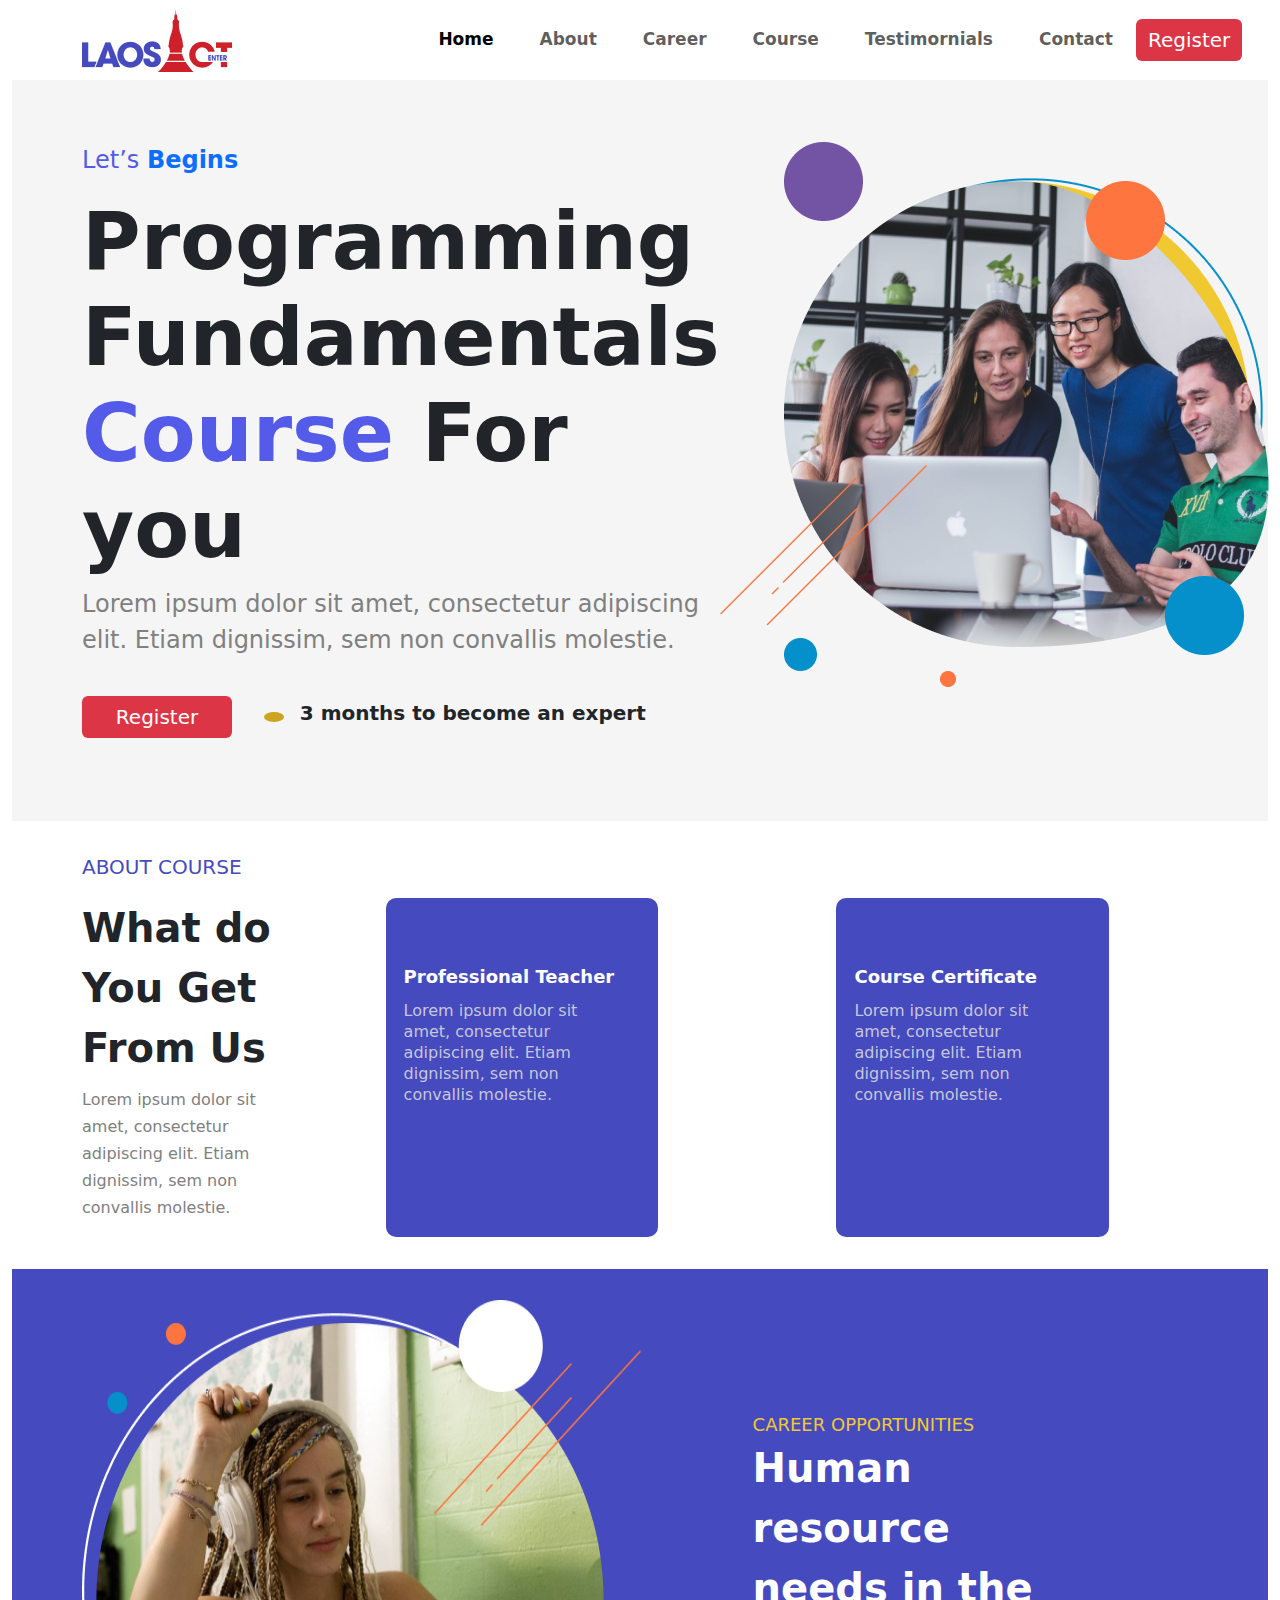
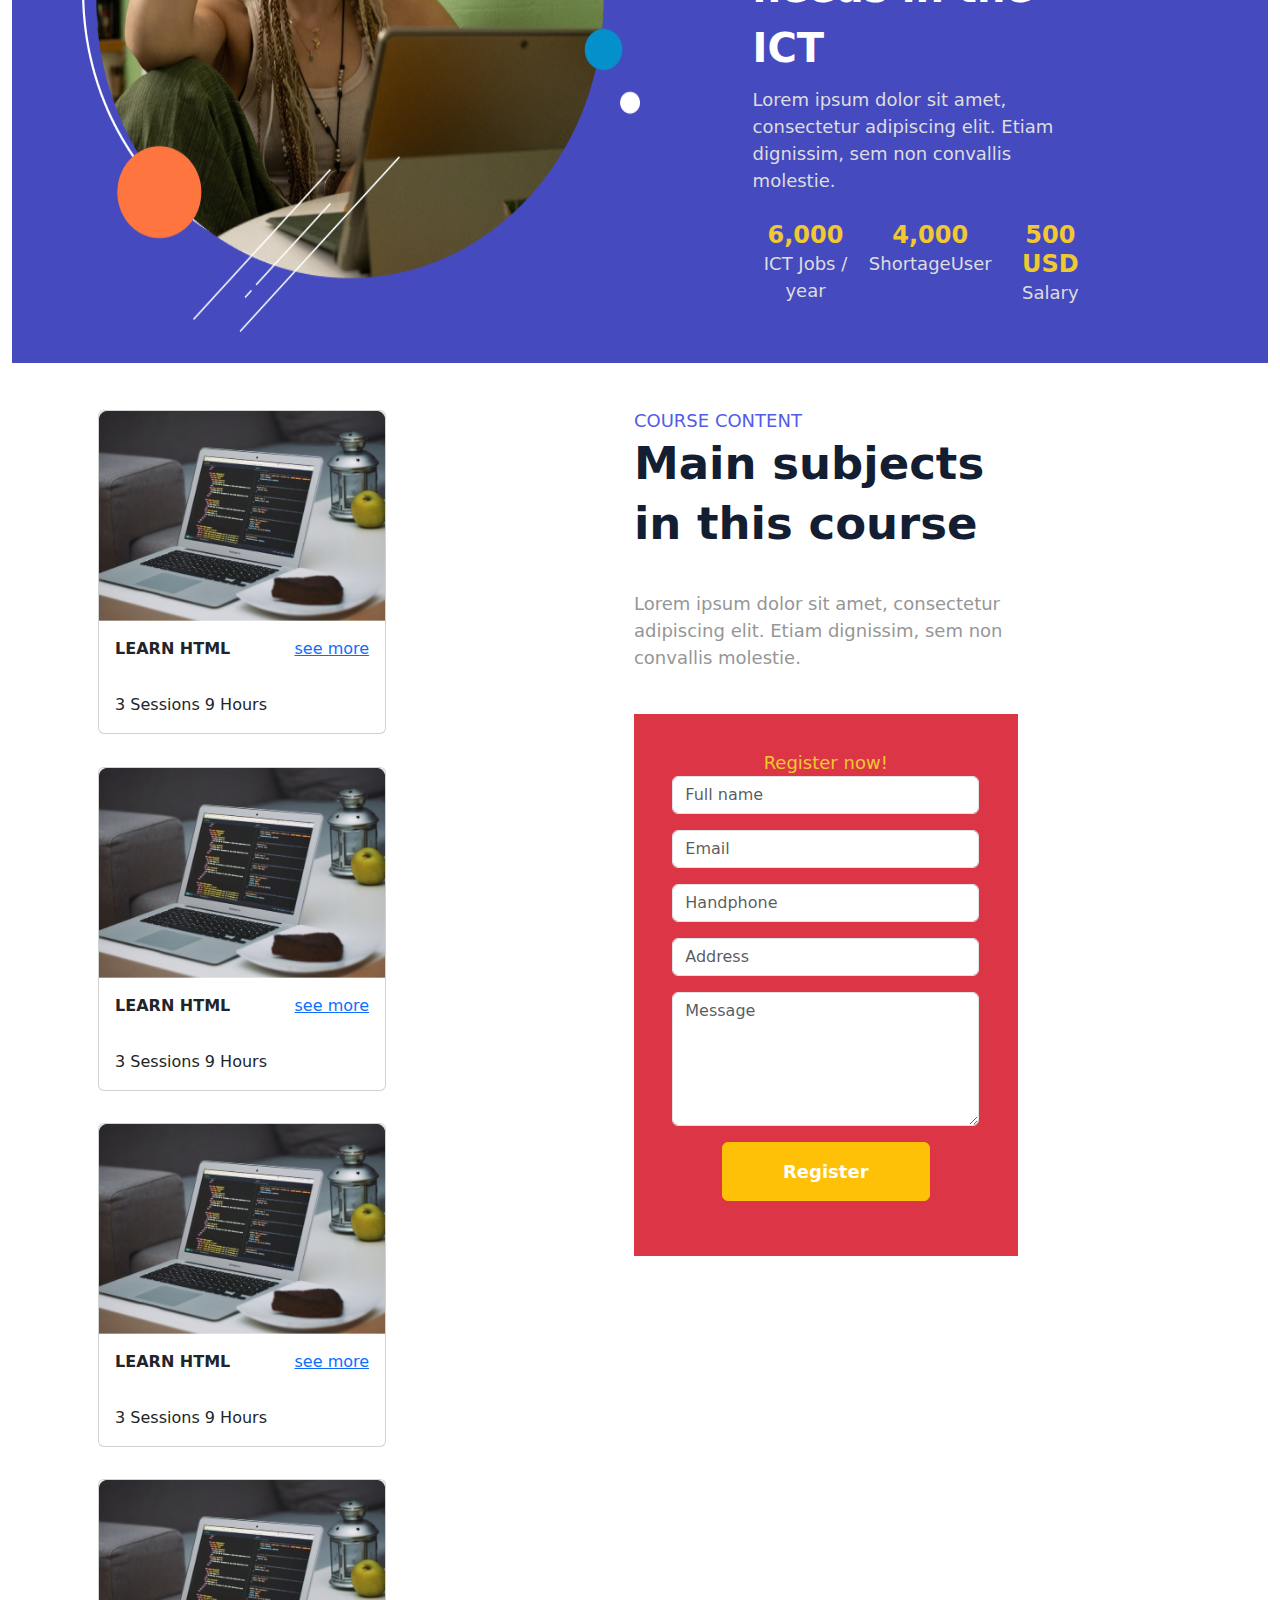
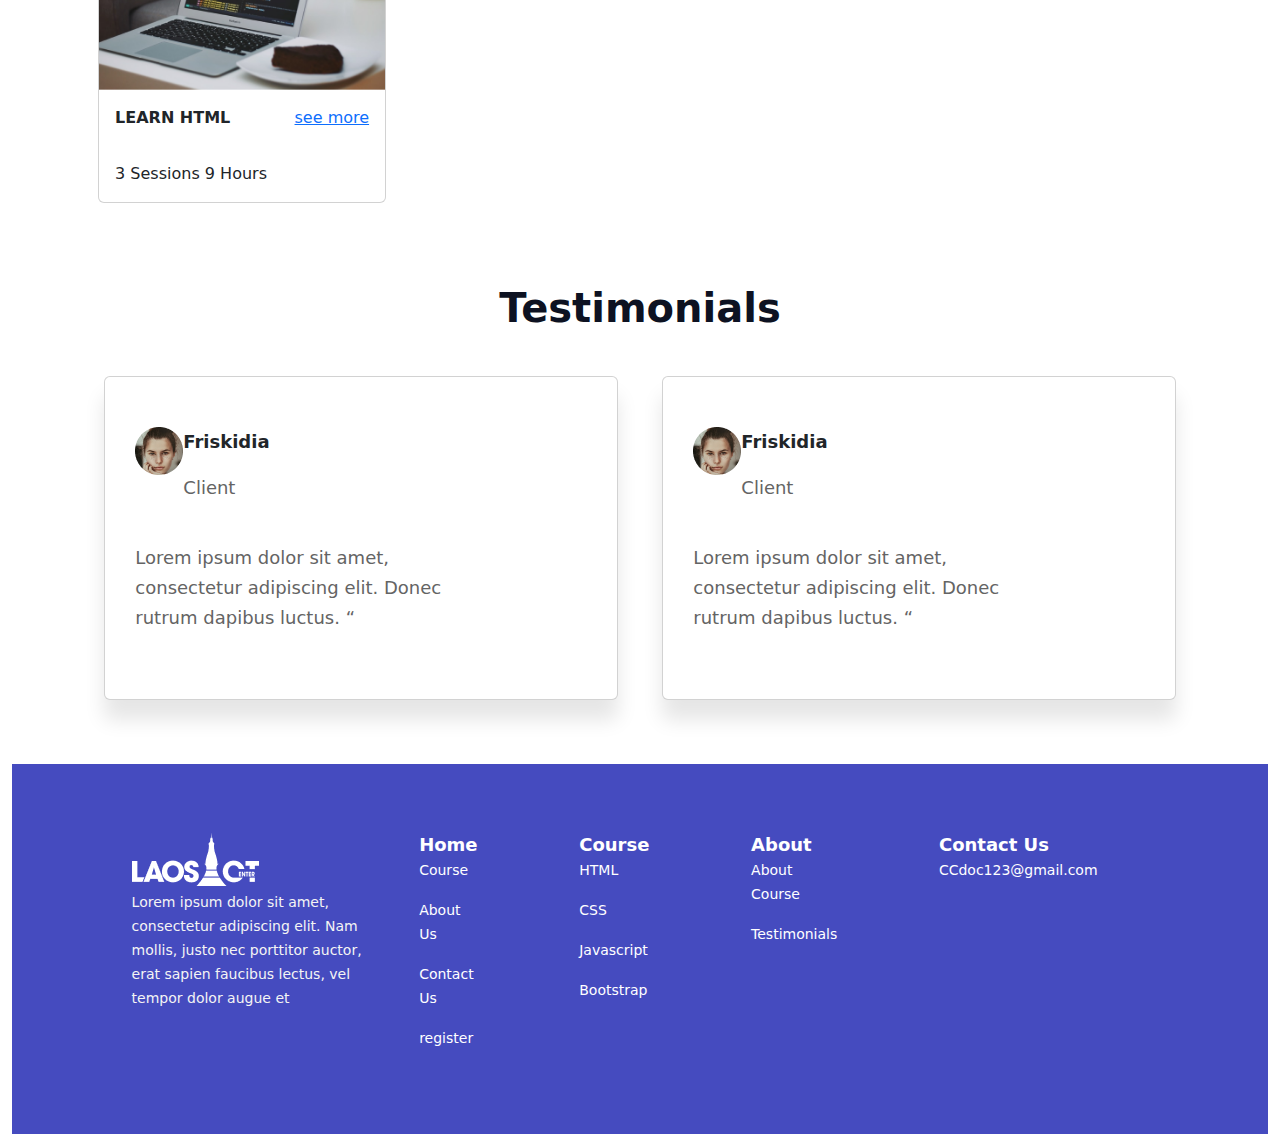
==== Index.html @ 1633627d "themcss" ====
<!DOCTYPE html>
<html lang="en">

<head>
    <meta charset="UTF-8">
    <meta name="viewport" content="width=device-width, initial-scale=1.0">
    <title>Document</title>
    <link rel="stylesheet" href="web1.css">
    <link rel="stylesheet" href="mobile1.css">
    <link href="https://cdn.jsdelivr.net/npm/bootstrap@5.3.3/dist/css/bootstrap.min.css" rel="stylesheet"
        integrity="sha384-QWTKZyjpPEjISv5WaRU9OFeRpok6YctnYmDr5pNlyT2bRjXh0JMhjY6hW+ALEwIH" crossorigin="anonymous">
    <link rel="stylesheet" href="https://cdnjs.cloudflare.com/ajax/libs/font-awesome/6.5.1/css/all.min.css"
        integrity="sha512-DTOQO9RWCH3ppGqcWaEA1BIZOC6xxalwEsw9c2QQeAIftl+Vegovlnee1c9QX4TctnWMn13TZye+giMm8e2LwA=="
        crossorigin="anonymous" referrerpolicy="no-referrer" />
</head>

<body class="container-fluid">

    <head>
        <nav class="navbar navbar-expand-lg ">
            <div class="container">
                <a class="navbar-brand" href="#"><img src="./Layer_1.png" alt=""></a>
                <div class="collapse navbar-collapse">
                    <ul class="navbar-nav">
                        <li class="nav-item">
                            <a class="nav-link active font" aria-current="page" href="#"><b>Home</b></a>
                        </li>
                        <li class="nav-item font">
                            <a class="nav-link" href="#">About</a>
                        </li>
                        <li class="nav-item font">
                            <a class="nav-link" href="#">Career</a>
                        </li>
                        <li class="nav-item font">
                            <a class="nav-link" href="#">Course</a>
                        </li>
                        <li class="nav-item font">
                            <a class="nav-link" href="#">Testimornials</a>
                        </li>
                        <li class="nav-item font">
                            <a class="nav-link" href="#">Contact</a>
                        </li>
                    </ul>
                </div>
                <i class="fa-sharp fa-solid fa-bars"></i>
                <button class="btn btn-danger fs-5">Register</button>
            </div>
        </nav>
    </head>
    <div class="container-fluid " style="background-color: #f5f5f5;">
        <section class="section1 container d-flex">
            <div class="content">
                <p class="fs-4" id="p1">Let’s <span class="text-primary fw-bold">Begins</span></p>
                <h1>Programming Fundamentals <span>Course</span> For you</h1>
                <p class="fs-4" id="p2">Lorem ipsum dolor sit amet, consectetur adipiscing elit. Etiam dignissim, sem
                    non
                    convallis molestie.
                </p>
                <div class="section1_register d-flex align-items-center text-center">
                    <button class="btn btn-danger fs-5">Register</button>
                    <i class="fa-sharp fa-solid fa-caret-right"></i>
                    <p class="fs-5 mt-2"><b>3 months to become an expert</b></p>
                </div>
            </div>
            <div class="img">
                <img src="./Group 6.png" alt="">
            </div>
        </section>
    </div>
    <section class="section2 container">
        <p class="fs-5" style="color:#454BBF;">ABOUT COURSE</p>
        <div class="d-flex">
            <div class="section2_content">
                <h1 class="">What do You Get From Us</h1>
                <p>Lorem ipsum dolor sit amet, consectetur adipiscing elit. Etiam dignissim, sem non convallis molestie.
                </p>
            </div>
            <div class="section2_card">
                <i class="fas fa-user"></i>
                <h5>Professional Teacher</h5>
                <p>Lorem ipsum dolor sit amet, consectetur adipiscing elit. Etiam dignissim, sem non convallis molestie.
                </p>
            </div>
            <div class="section2_card">
                <i class="fas fa-certificate"></i>
                <h5>Course Certificate</h5>
                <p>Lorem ipsum dolor sit amet, consectetur adipiscing elit. Etiam dignissim, sem non convallis molestie.
                </p>
            </div>
        </div>
    </section>
    <div class="container-fluid" style="background-color: #454BBF;">
        <section class="section3 container d-flex">
            <img src="./Group 1964.png" alt="">
            <div class="section3_content">
                <span>CAREER OPPORTUNITIES</span>
                <h3>Human resource needs in the ICT</h3>
                <p>Lorem ipsum dolor sit amet, consectetur adipiscing elit. Etiam dignissim, sem non convallis molestie.
                </p>
                <div class="d-flex">
                    <div class="text-center">
                        <span>6,000</span>
                        <p>ICT Jobs / year</p>
                    </div>
                    <div class="text-center">
                        <span>4,000</span>
                        <p>ShortageUser</p>
                    </div>
                    <div class="text-center">
                        <span>500 USD</span>
                        <p>Salary</p>
                    </div>
                </div>
            </div>
        </section>
    </div>
    <section class="section4 container d-flex">
        <div class="section4_content d-flex flex-wrap">
            <div class="card" style="width: 18rem;">
                <img src="./unsplash__yBEyYR8wps.png" class="card-img-top" alt="...">
                <div class="card-body d-flex justify-content-between">
                    <span><b>LEARN HTML</b></span>
                    <span><a href="#">see more</a></span>
                </div>
                <div class="p-3">
                    <span>3 Sessions</span>
                    <span>9 Hours</span>
                </div>
            </div>
            <div class="card" style="width: 18rem;">
                <img src="./unsplash__yBEyYR8wps.png" class="card-img-top" alt="...">
                <div class="card-body d-flex justify-content-between">
                    <span><b>LEARN HTML</b></span>
                    <span><a href="#">see more</a></span>
                </div>
                <div class="p-3">
                    <span>3 Sessions</span>
                    <span>9 Hours</span>
                </div>
            </div>
            <div class="card" style="width: 18rem;">
                <img src="./unsplash__yBEyYR8wps.png" class="card-img-top" alt="...">
                <div class="card-body d-flex justify-content-between">
                    <span><b>LEARN HTML</b></span>
                    <span><a href="#">see more</a></span>
                </div>
                <div class="p-3">
                    <span>3 Sessions</span>
                    <span>9 Hours</span>
                </div>
            </div>
            <div class="card" style="width: 18rem;">
                <img src="./unsplash__yBEyYR8wps.png" class="card-img-top" alt="...">
                <div class="card-body d-flex justify-content-between">
                    <span><b>LEARN HTML</b></span>
                    <span><a href="#">see more</a></span>
                </div>
                <div class="p-3">
                    <span>3 Sessions</span>
                    <span>9 Hours</span>
                </div>
            </div>
        </div>
        <div class="form_register p-3">
            <span id="form_register-span1">COURSE CONTENT</span>
            <h1><b>Main subjects in this course</b></h1>
            <p id="form_register-p1">Lorem ipsum dolor sit amet, consectetur adipiscing elit. Etiam dignissim, sem non
                convallis molestie.</p>
            <div class="text-center bg-danger">
                <form action="" method="post">
                    <span>Register now!</span>
                    <div class="mb-3">
                        <input type="text" class="form-control" id="exampleInputEmail1" placeholder="Full name">
                    </div>
                    <div class="mb-3">
                        <input type="email" class="form-control" id="exampleInputEmail1" placeholder="Email">
                    </div>
                    <div class="mb-3">
                        <input type="text" class="form-control" id="exampleInputEmail1" placeholder="Handphone">
                    </div>
                    <div class="mb-3">
                        <input type="text" class="form-control" id="exampleInputEmail1" placeholder="Address">
                    </div>
                    <div class="mb-3">
                        <textarea class="form-control" rows="5" placeholder="Message"></textarea>
                    </div>
                    <div class="mb-3">
                        <button class="btn btn-warning" type="submit">Register</button>
                    </div>
                </form>
            </div>
        </div>
    </section>
    <section class="section5 container">
        <div class="section5_content">
            <h3 class="text-center"><b>Testimonials</b></h3>
            <div class="d-flex">
                <div class="card">
                    <div class="d-flex">
                        <img width="48px" height="48px" src="./unsplash_B4TjXnI0Y2c.png" alt="">
                        <div>
                            <p class="text-dark"><b>Friskidia</b></p>
                            <p>Client</p>
                        </div>
                    </div>
                    <span><i class="fas fa-star"></i><i class="fas fa-star"></i><i class="fas fa-star"></i><i
                            class="fas fa-star"></i><i class="fas fa-star"></i></span>
                    <p id="p1">Lorem ipsum dolor sit amet, consectetur adipiscing elit. Donec rutrum dapibus luctus. “
                    </p>
                </div>
                <div class="card">
                    <div class="d-flex">
                        <img width="48px" height="48px" src="./unsplash_B4TjXnI0Y2c.png" alt="">
                        <div>
                            <p class="text-dark"><b>Friskidia</b></p>
                            <p>Client</p>
                        </div>
                    </div>
                    <span><i class="fas fa-star"></i><i class="fas fa-star"></i><i class="fas fa-star"></i><i
                            class="fas fa-star"></i><i class="fas fa-star"></i></span>
                    <p id="p1">Lorem ipsum dolor sit amet, consectetur adipiscing elit. Donec rutrum dapibus luctus. “
                    </p>
                </div>
            </div>
        </div>
    </section>
    <section class="section6 container-fluid ">
        <div class="container d-flex text-white">
            <div class="footer1">
                <img src="./footer.png" alt="">
                <p>Lorem ipsum dolor sit amet, consectetur adipiscing elit. Nam mollis, justo nec porttitor auctor, erat
                    sapien faucibus lectus, vel tempor dolor augue et </p>
                <span class="fs-2"><i class="fab fa-facebook-square"></i><i class="fab fa-twitter-square"></i><i
                        class="fab fa-linkedin"></i><i class="fab fa-instagram-square"></i></span>
            </div>
            <div class="footer2">
                <b>Home</b>
                <p>Course</p>
                <p>About Us</p>
                <p>Contact Us</p>
                <p>register</p>
            </div>
            <div class="footer3">
                <b>Course</b>
                <p>HTML</p>
                <p>CSS</p>
                <p>Javascript</p>
                <p>Bootstrap</p>
            </div>
            <div class="footer4">
                <b>About</b>
                <p>About Course</p>
                <p>Testimonials</p>
            </div>
            <div class="footer5">
                <b>Contact Us</b>
                <p>CCdoc123@gmail.com</p>
            </div>
        </div>
    </section>
</body>
<script src="https://cdn.jsdelivr.net/npm/@popperjs/core@2.11.8/dist/umd/popper.min.js"
    integrity="sha384-I7E8VVD/ismYTF4hNIPjVp/Zjvgyol6VFvRkX/vR+Vc4jQkC+hVqc2pM8ODewa9r"
    crossorigin="anonymous"></script>
<script src="https://cdn.jsdelivr.net/npm/bootstrap@5.3.3/dist/js/bootstrap.min.js"
    integrity="sha384-0pUGZvbkm6XF6gxjEnlmuGrJXVbNuzT9qBBavbLwCsOGabYfZo0T0to5eqruptLy"
    crossorigin="anonymous"></script>

</html>
---- web1.css ----
@import url('https://fonts.googleapis.com/css2?family=Poppins&display=swap');

body {
    padding: 0;
    margin: 0;
    box-sizing: border-box;
    font-family: 'Poppins', sans-serif;
}

@media only screen and (min-width: 740px) {
    .navbar {
        height: 80px;
        width: 100%;
        background-color: white;
    }

    .navbar .fa-sharp {
        display: none;
    }

    .section1 {
        padding: 5% 0px;

    }

    /* .section1 .content {
        width: 50%;
    } */

    .section1 .content h1 {
        font-size: 80px;
        font-weight: 700;
    }

    .section1 .content h1>span {
        color: #545BE8;
    }

    .section1 .fs-4 {
        color: #545BE8;
    }

    .section1 .content #p2 {
        color: gray;
    }

    .section1 .section1_register i {
        padding: 5px 10px;
        font-size: 20px;
        color: white;
        background-color: rgb(204, 164, 31);
        border-radius: 50%;
        margin: 0 2.5% 0 5%;
    }

    .section1 .section1_register button {
        width: 150px;
        outline: none;
        border: none;
    }

    .section1 .section1_register {
        padding: 2.5% 0px;
    }

    .section2 {
        padding: 2.5% 0px;
    }

    .section2 .section2_content h1 {
        font-size: 40px;
        font-weight: 700;
        line-height: 60px;
    }

    .section2 .section2_content p {
        color: gray;
        font-weight: 400;
        size: 18px;
        line-height: 27px;
    }

    .section2 .section2_card {
        border-radius: 10px;
        margin: 0 8%;
        padding: 40px 40px 0 18px;
        background-color: #454BBF;
        color: white;
    }

    .section2 .section2_card i {
        display: inline-block;
        padding: 5px 5px;
        color: white;
        font-size: 20px;
    }

    .section2 .section2_card h5 {
        font-size: 18px;
        font-weight: 700;
        line-height: 30px;
    }

    .section2 .section2_card p {
        font-size: 16px;
        font-weight: 400;
        line-height: 21px;
        color: #DDDD;
    }

    .section3 {
        padding: 2.5% 0px;
    }

    .section3 .section3_content {
        width: 41%;
        padding: 10% 0 0 10%;
        color: white;
    }

    .section3 .section3_content span {
        font-size: 18px;
        font-weight: 400;
        color: #F0C932;
    }

    .section3 .section3_content h3 {
        font-size: 40px;
        font-weight: 700;
        line-height: 60px;
    }

    .section3 .section3_content p {
        font-size: 18px;
        font-weight: 400;
        line-height: 27px;
        color: #DDDDDD;
    }

    .section3 .text-center span {
        font-size: 24px;
        font-weight: 700;
        line-height: 29px;
    }

    .section3 .text-center {
        padding: 3%;
    }

    .section4 {
        padding: 2.5% 0px;
    }

    .section4 .section4_content {
        width: 80%;
    }

    .section4 .section4_content .card {
        margin: 3%;
    }

    .section4_content .p-4 span {
        padding: 0px 5px;
        color: #969696;
    }

    .section4 .form_register {}

    .section4 #form_register-span1 {
        color: #545BE8;
        font-size: 18px;
        font-weight: 400;
        line-height: 22px;
    }

    .section4 .form_register h1 {
        color: #141E32;
        font-size: 45px;
        font-weight: 700;
        line-height: 60px;
        padding-right: 30%;
    }

    .section4 .form_register .text-center {
        margin-right: 30%;
    }

    .section4 #form_register-p1 {
        color: #969696;
        font-size: 18px;
        font-weight: 400;
        line-height: 27px;
        padding: 5% 30% 5% 0;
    }

    .section4 form {
        padding: 10%;
    }

    .section4 form span {
        font-weight: 400;
        font-size: 18px;
        color: #F0C932;
        line-height: 22px;
        text-align: center;
    }

    .section4 form button {
        color: white;
        padding: 15px 60px;
        font-size: 18px;
        font-weight: 700;
    }

    .section5 {
        padding: 2.5% 0px;
    }

    .section5 h3 {
        font-size: 40px;
        font-weight: 700;
        line-height: 52px;
        color: #0D1222;

    }

    .section5 .section5_content p {
        font-size: 18px;
        color: #646464;
        line-height: 30px;
    }

    .section5 .section5_content span>i {
        color: #F1CC4A;
        padding: 0 5px 10px 5px;
    }

    .section5 .section5_content #p1 {
        padding-right: 20%;
    }

    .section5 .card {
        margin: 3% 2%;
        outline: none;
        box-shadow: 0px 20px 20px 0px #0000001A;
        padding: 50px 30px;
    }

    .section5 .card img {}

    .section6 {
        padding: 2.5% 0px;
        background-color: #454BBF;
        font-weight: 400;
        font-size: 14px;
        line-height: 24px;
        color: #F4F4F4;
    }

    .section6 .container {
        padding: 3% 5%;
    }

    .section6 .footer1 {
        width: 45%;
    }

    .section6 .footer1 p {
        line-height: 24px;
        padding-top: 2%;
        color: #F4F4F4;
    }

    .section6 .footer1 i {
        padding: 20px 10px;
    }

    .section6 .footer2 {
        width: 20%;
        padding: 0 5%;
    }

    .section6 .footer3 {
        width: 20%;
        padding: 0 5%;
    }

    .section6 .footer4 {
        width: 20%;
        padding: 0 5%;
    }

    .section6 .footer5 {
        padding: 0 5%;
    }

    .section6 b {
        font-size: 18px;
    }

    nav .navbar-collapse {
        margin-left: 15%;
    }

    nav .nav-item {
        padding: 15px;
        color: black;
    }

    nav .nav-item a {
        font-size: 17px;
        font-weight: 600;
    }

    nav .container button {
        width: 150px;
        outline: none;
        border: none;
    }
}
---- mobile1.css ----
/* mobile */
@media only screen and (max-width: 739px) {
    .font {
        display: none;
    }

    .fa-sharp {
        display: block;
    }

    .container-fluid .section1 {
        display: flex;
        flex-wrap: wrap;
    }

    .section1 {
        padding: 5% 0px;

    }

    /* .section1 .content {
        width: 50%;
    } */

    .section1 .content h1 {
        font-size: 80px;
        font-weight: 700;
    }

    .section1 .content h1>span {
        color: #545BE8;
    }

    .section1 .fs-4 {
        color: #545BE8;
    }

    .section1 .content #p2 {
        color: gray;
    }

    .section1 .section1_register i {
        padding: 5px 10px;
        font-size: 20px;
        color: white;
        background-color: rgb(204, 164, 31);
        border-radius: 50%;
        margin: 0 2.5% 0 5%;
    }

    .section2 {
        padding: 2.5% 0px;
    }

    .section2 .d-flex {
        display: flex;
        flex-wrap: wrap;
    }

    .section2 .section2_content h1 {
        font-size: 40px;
        font-weight: 700;
        line-height: 50px;
    }

    .section2 .section2_content p {
        color: gray;
        font-weight: 400;
        size: 18px;
        line-height: 27px;
    }

    .section2 .section2_card {
        border-radius: 10px;
        background-color: #454BBF;
        color: white;
        padding: 80px auto;
        margin-top: 3%;
    }

    .section2 .section2_card i {
        display: inline-block;
        padding: 10px 20px;
        color: white;
        font-size: 20px;
    }

    .section2 .section2_card h5 {
        font-size: 18px;
        font-weight: 700;
        line-height: 30px;
        padding: 10px 20px;
    }

    .section2 .section2_card p {
        font-size: 16px;
        font-weight: 400;
        line-height: 21px;
        color: #DDDD;
        padding: 10px 20px;
    }

    .section3 {
        padding: 2.5% 0px;
        display: flex;
        flex-wrap: wrap;
    }

    .section3 img {
        padding: 10px auto;
    }

    .section3 .section3_content {
        color: white;
    }

    .section3 .section3_content span {
        padding: 50px 0;
        font-size: 18px;
        font-weight: 400;
        color: #F0C932;
    }

    .section3 .section3_content h3 {
        font-size: 40px;
        font-weight: 700;
        line-height: 60px;
    }

    .section3 .section3_content p {
        font-size: 18px;
        font-weight: 400;
        line-height: 27px;
        color: #DDDDDD;
    }

    .section3 .text-center span {
        font-size: 24px;
        font-weight: 700;
        line-height: 29px;
    }

    .section3 .text-center {
        padding: 3%;
    }

    .section4 {
        padding: 2.5% 0px;
        display: flex;
        flex-wrap: wrap;
    }

    .section4 .section4_content {}

    .section4 .section4_content .card {
        margin: 3% auto;
        width: 100%;
    }

    .section4_content .p-4 span {
        padding: 0px 5px;
        color: #969696;
    }

    .section4 .form_register {}

    .section4 #form_register-span1 {
        color: #545BE8;
        font-size: 18px;
        font-weight: 400;
        line-height: 22px;
    }

    .section4 .form_register h1 {
        color: #141E32;
        font-size: 45px;
        font-weight: 700;
        line-height: 60px;
        padding-right: 30%;
    }

    .section4 .form_register .text-center {
        margin-right: 30%;
    }

    .section4 #form_register-p1 {
        color: #969696;
        font-size: 18px;
        font-weight: 400;
        line-height: 27px;
        padding: 5% 30% 5% 0;
    }

    .section4 form {
        padding: 10%;
    }

    .section4 form span {
        font-weight: 400;
        font-size: 18px;
        color: #F0C932;
        line-height: 22px;
        text-align: center;
    }

    .section4 form button {
        color: white;
        padding: 15px 60px;
        font-size: 18px;
        font-weight: 700;
    }

    .section5 {
        padding: 2.5% 0px;
    }

    .section5 .d-flex {
        display: flex;
        flex-wrap: wrap;
    }

    .section5 h3 {
        font-size: 40px;
        font-weight: 700;
        line-height: 52px;
        color: #0D1222;

    }

    .section5 .section5_content p {
        font-size: 18px;
        color: #646464;
        line-height: 30px;
    }

    .section5 .section5_content span>i {
        color: #F1CC4A;
        padding: 0 5px 10px 5px;
    }

    .section5 .section5_content #p1 {
        padding-right: 20%;
    }

    .section5 .card {
        margin: 3% 2%;
        outline: none;
        box-shadow: 0px 20px 20px 0px #0000001A;
        padding: 50px 30px;
    }

    .section5 .card img {}

    .section6 {
        padding: 2.5% 0px;
        background-color: #454BBF;
        font-weight: 400;
        font-size: 14px;
        line-height: 24px;
        color: #F4F4F4;
    }

    .section6 .container {
        padding: 3% 5%;
    }

    .section6 .footer1 {
        width: 45%;
    }

    .section6 .footer1 p {
        line-height: 24px;
        padding-top: 2%;
        color: #F4F4F4;
    }

    .section6 .footer1 i {
        padding: 20px 10px;
    }

    .section6 .footer2 {
        width: 20%;
        padding: 0 5%;
    }

    .section6 .footer3 {
        width: 20%;
        padding: 0 5%;
    }

    .section6 .footer4 {
        width: 20%;
        padding: 0 5%;
    }

    .section6 .footer5 {
        padding: 0 5%;
    }

    .section6 b {
        font-size: 18px;
    }

}
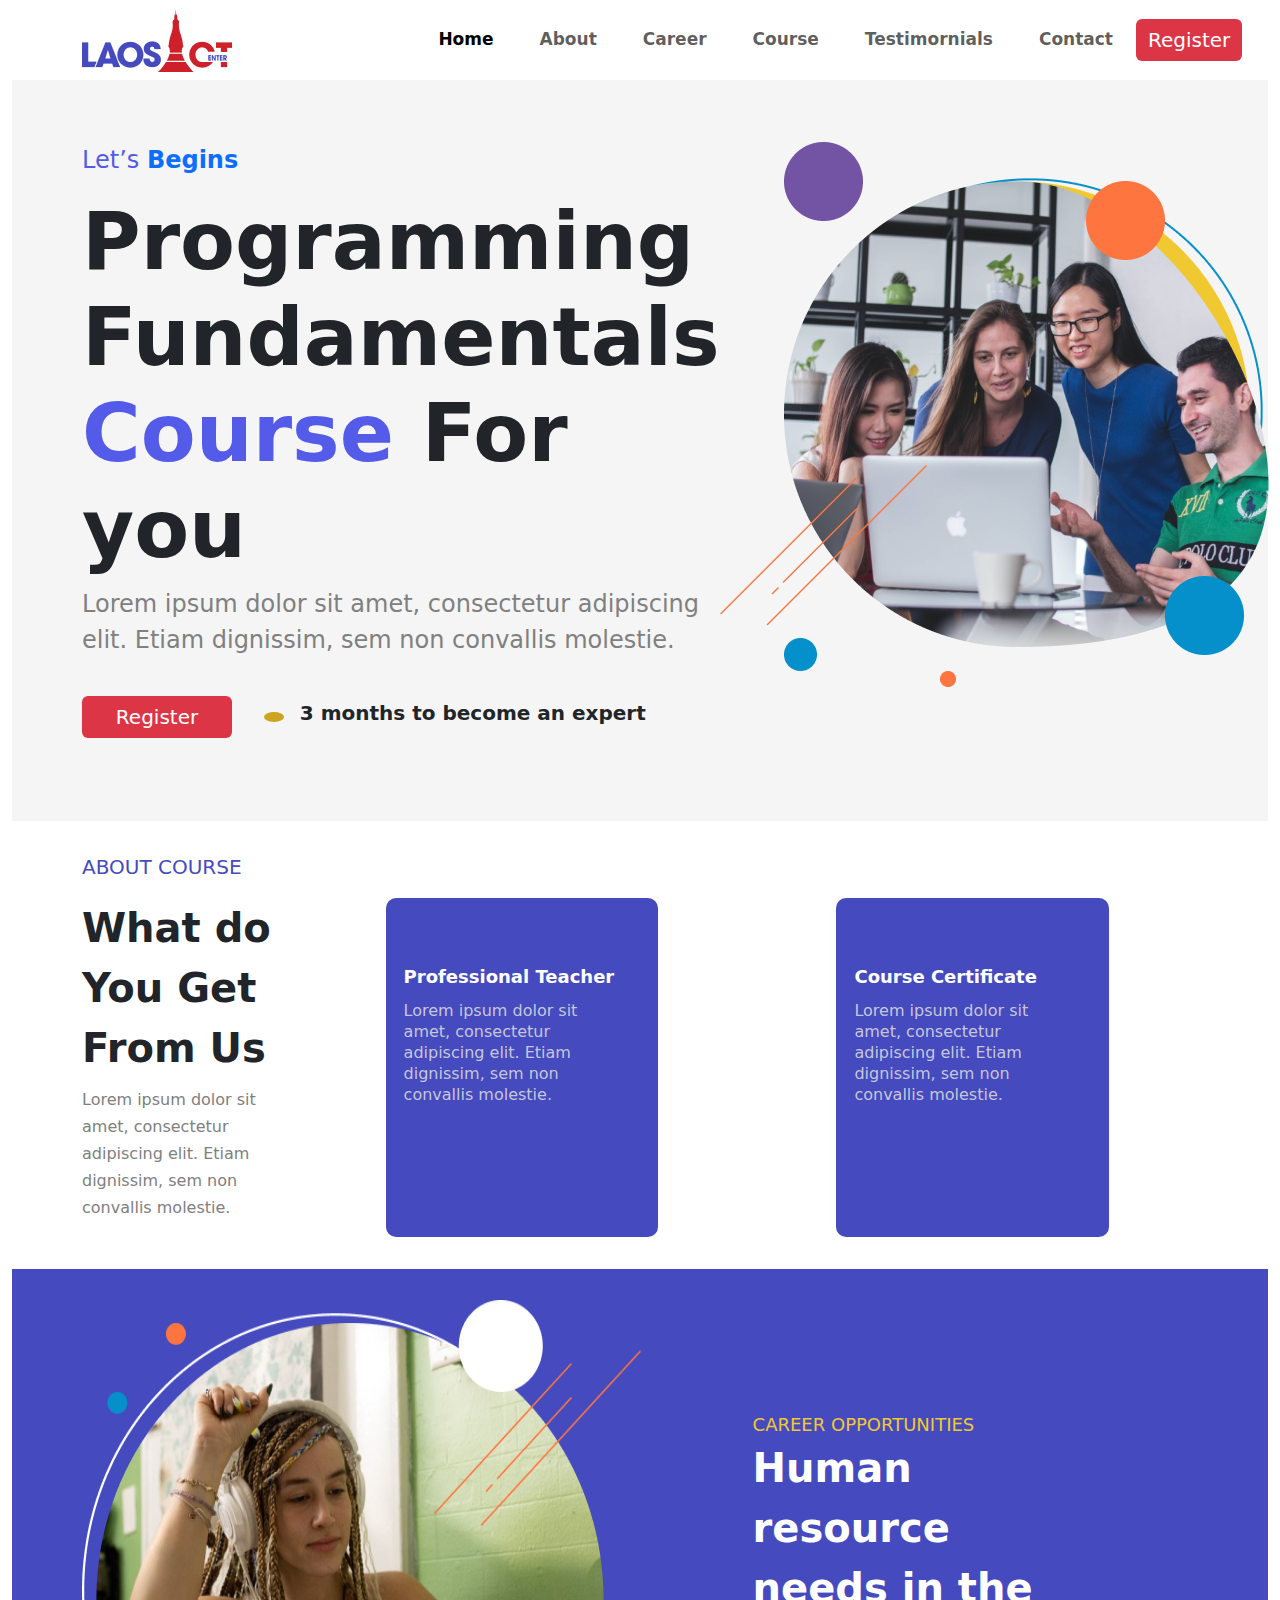
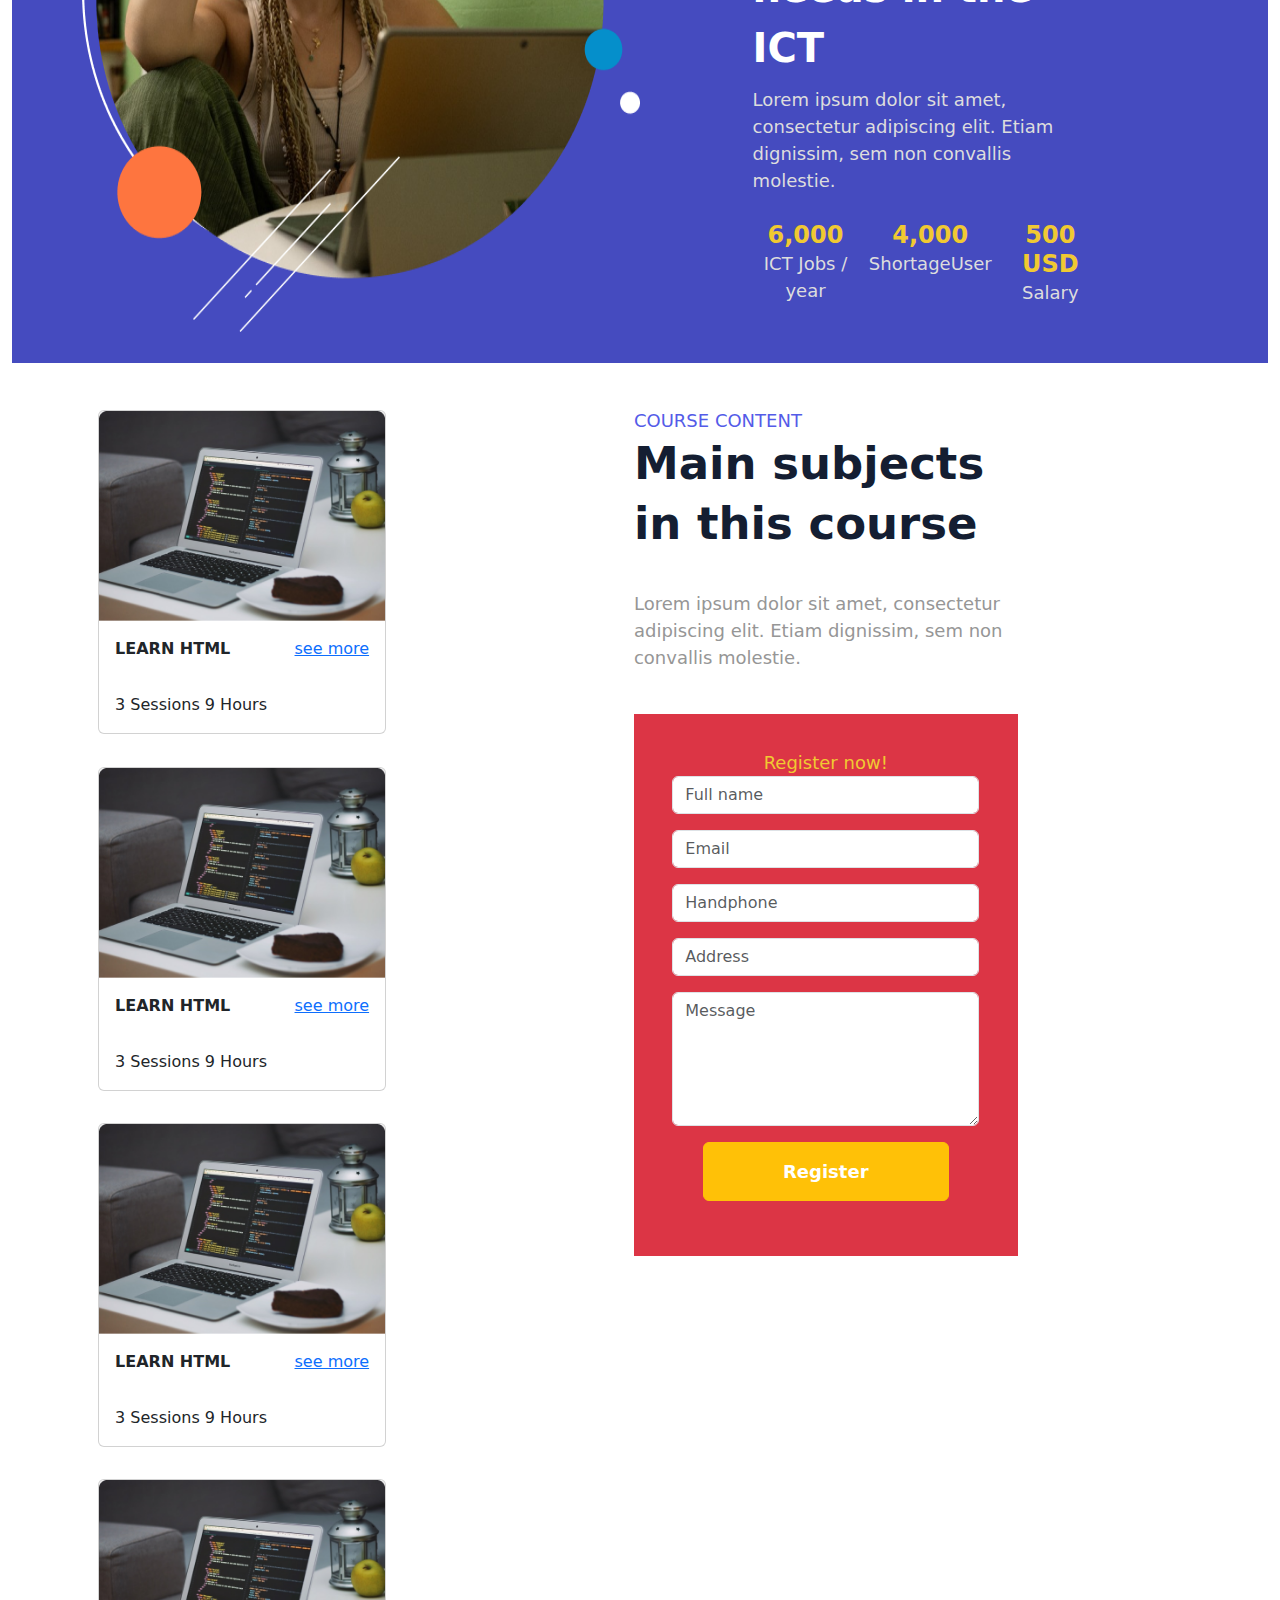
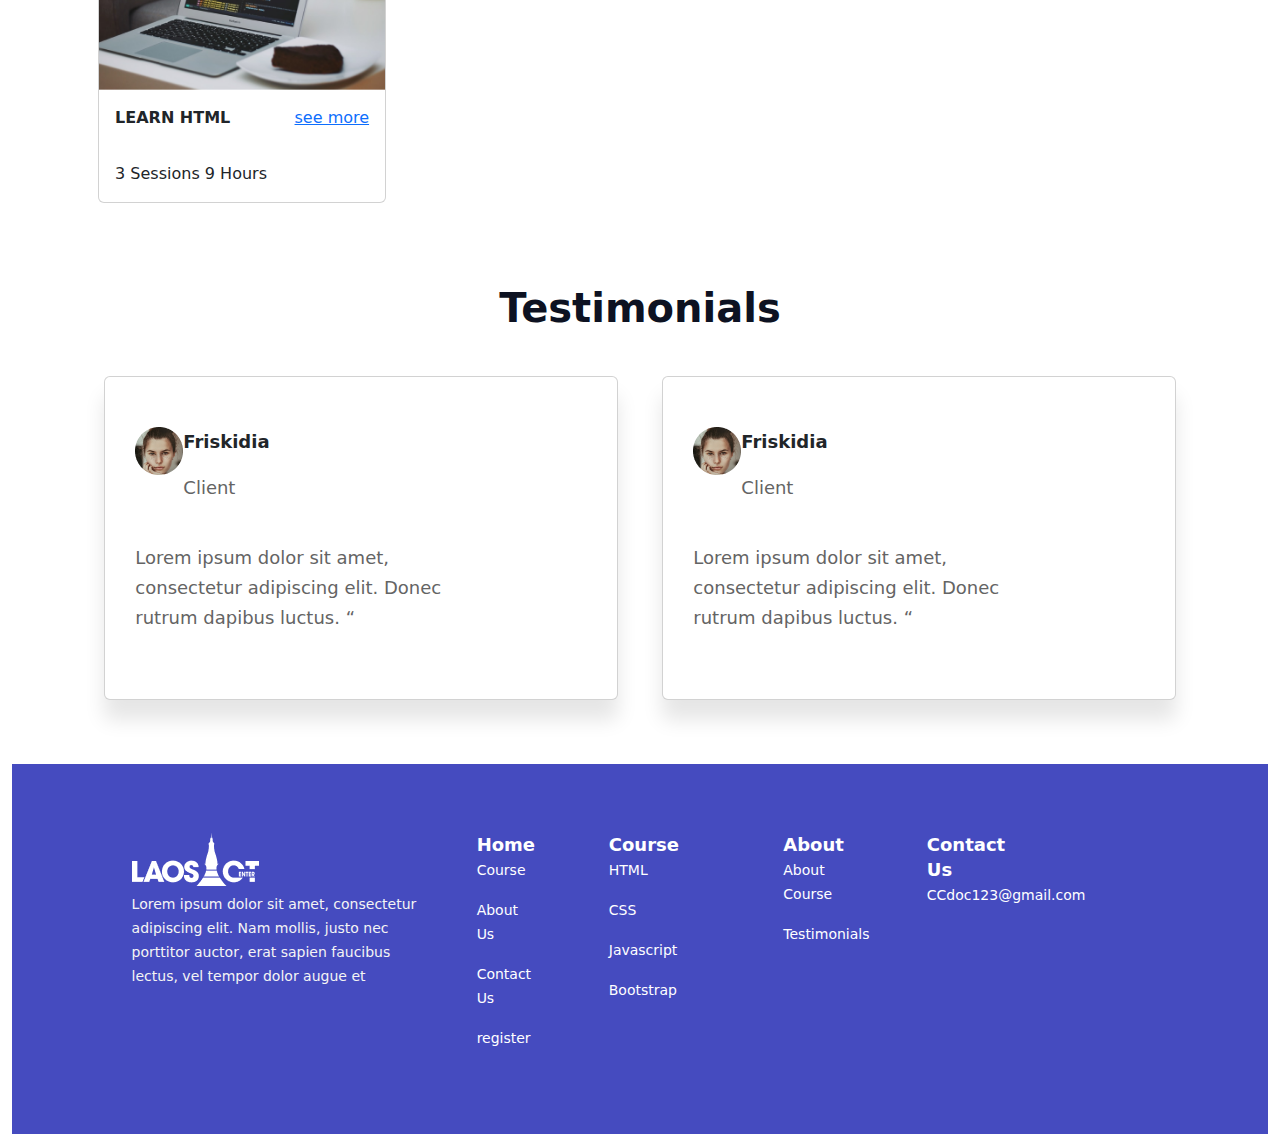
==== commit 5fb5eacf: "add respons" ====
--- a/Index.html
+++ b/Index.html
@@ -7,6 +7,7 @@
     <title>Document</title>
     <link rel="stylesheet" href="web1.css">
     <link rel="stylesheet" href="mobile1.css">
+    <link rel="stylesheet" href="ipad.css">
     <link href="https://cdn.jsdelivr.net/npm/bootstrap@5.3.3/dist/css/bootstrap.min.css" rel="stylesheet"
         integrity="sha384-QWTKZyjpPEjISv5WaRU9OFeRpok6YctnYmDr5pNlyT2bRjXh0JMhjY6hW+ALEwIH" crossorigin="anonymous">
     <link rel="stylesheet" href="https://cdnjs.cloudflare.com/ajax/libs/font-awesome/6.5.1/css/all.min.css"
@@ -47,7 +48,7 @@
             </div>
         </nav>
     </head>
-    <div class="container-fluid " style="background-color: #f5f5f5;">
+    <div class="container-fluid " style="background-color: #f5f5f5; width: 100%;">
         <section class="section1 container d-flex">
             <div class="content">
                 <p class="fs-4" id="p1">Let’s <span class="text-primary fw-bold">Begins</span></p>
@@ -233,28 +234,34 @@
                 <span class="fs-2"><i class="fab fa-facebook-square"></i><i class="fab fa-twitter-square"></i><i
                         class="fab fa-linkedin"></i><i class="fab fa-instagram-square"></i></span>
             </div>
-            <div class="footer2">
-                <b>Home</b>
-                <p>Course</p>
-                <p>About Us</p>
-                <p>Contact Us</p>
-                <p>register</p>
-            </div>
-            <div class="footer3">
-                <b>Course</b>
-                <p>HTML</p>
-                <p>CSS</p>
-                <p>Javascript</p>
-                <p>Bootstrap</p>
-            </div>
-            <div class="footer4">
-                <b>About</b>
-                <p>About Course</p>
-                <p>Testimonials</p>
-            </div>
-            <div class="footer5">
-                <b>Contact Us</b>
-                <p>CCdoc123@gmail.com</p>
+            <div class="d-flex" id="d-flex1">
+                <div class="d-flex">
+                    <div class="footer2">
+                        <b>Home</b>
+                        <p>Course</p>
+                        <p>About Us</p>
+                        <p>Contact Us</p>
+                        <p>register</p>
+                    </div>
+                    <div class="footer3">
+                        <b>Course</b>
+                        <p>HTML</p>
+                        <p>CSS</p>
+                        <p>Javascript</p>
+                        <p>Bootstrap</p>
+                    </div>
+                </div>
+                <div class="d-flex">
+                    <div class="footer4">
+                        <b>About</b>
+                        <p>About Course</p>
+                        <p>Testimonials</p>
+                    </div>
+                    <div class="footer5">
+                        <b>Contact Us</b>
+                        <p>CCdoc123@gmail.com</p>
+                    </div>
+                </div>
             </div>
         </div>
     </section>
--- a/web1.css
+++ b/web1.css
@@ -7,7 +7,7 @@
     font-family: 'Poppins', sans-serif;
 }
 
-@media only screen and (min-width: 740px) {
+@media only screen and (min-width: 1025px) {
     .navbar {
         height: 80px;
         width: 100%;
@@ -20,12 +20,8 @@
 
     .section1 {
         padding: 5% 0px;
-
-    }
-
-    /* .section1 .content {
-        width: 50%;
-    } */
+        width: 100%;
+    }
 
     .section1 .content h1 {
         font-size: 80px;
@@ -147,6 +143,8 @@
         padding: 3%;
     }
 
+    .section3 img {}
+
     .section4 {
         padding: 2.5% 0px;
     }
@@ -210,6 +208,7 @@
         padding: 15px 60px;
         font-size: 18px;
         font-weight: 700;
+        width: 80%;
     }
 
     .section5 {
@@ -255,14 +254,16 @@
         font-size: 14px;
         line-height: 24px;
         color: #F4F4F4;
+
     }
 
     .section6 .container {
         padding: 3% 5%;
+        width: 100%;
     }
 
     .section6 .footer1 {
-        width: 45%;
+        width: 30%;
     }
 
     .section6 .footer1 p {
@@ -272,26 +273,28 @@
     }
 
     .section6 .footer1 i {
-        padding: 20px 10px;
+        margin: 20px 10px;
     }
 
     .section6 .footer2 {
-        width: 20%;
-        padding: 0 5%;
+        width: 17%;
+        margin: 0 40px;
+
     }
 
     .section6 .footer3 {
-        width: 20%;
-        padding: 0 5%;
+        width: 17%;
+        margin: 0 40px;
     }
 
     .section6 .footer4 {
-        width: 20%;
-        padding: 0 5%;
+        width: 17%;
+        margin: 0 40px;
     }
 
     .section6 .footer5 {
-        padding: 0 5%;
+        width: 17%;
+        margin: 0 0 0 40px;
     }
 
     .section6 b {
--- a/ipad.css
+++ b/ipad.css
@@ -0,0 +1,320 @@
+@media only screen and (min-width: 740px) and (max-width: 1024px) {
+    body {
+        padding: 10px;
+        margin: 0;
+        box-sizing: border-box;
+        font-family: 'Poppins', sans-serif;
+    }
+
+    .navbar {
+        height: 80px;
+        width: 100%;
+        background-color: white;
+    }
+
+    .navbar .fa-sharp {
+        display: none;
+    }
+
+    .section1 {
+        padding: 5% 0px;
+        width: 100%;
+    }
+
+    .section1 .content {
+        width: 50%;
+    }
+
+    .section1 .content h1 {
+        font-size: 40px;
+        font-weight: 700;
+    }
+
+    .section1 .content h1>span {
+        color: #545BE8;
+    }
+
+    .section1 .fs-4 {
+        color: #545BE8;
+    }
+
+    .section1 .content #p2 {
+        color: gray;
+    }
+
+    .section1 .section1_register i {
+        padding: 5px 10px;
+        font-size: 20px;
+        color: white;
+        background-color: rgb(204, 164, 31);
+        border-radius: 50%;
+        margin: 0 2.5% 0 5%;
+    }
+
+    .section1 .section1_register button {
+        width: 150px;
+        outline: none;
+        border: none;
+    }
+
+    .section1 .section1_register {
+        padding: 2.5% 0px;
+    }
+
+    .section1 .img img {
+        width: 100%;
+    }
+
+    .section2 {
+        width: 100%;
+        padding: 2.5% 0px;
+    }
+
+    .section2 .section2_content h1 {
+        font-size: 30px;
+        font-weight: 700;
+        line-height: 40px;
+    }
+
+    .section2 .section2_content p {
+        color: gray;
+        font-weight: 400;
+        size: 10px;
+        line-height: 27px;
+    }
+
+    .section2 .section2_card {
+        border-radius: 10px;
+        margin: 0 5%;
+        padding: 40px 18px 0 18px;
+        background-color: #454BBF;
+        color: white;
+    }
+
+    .section2 .section2_card i {
+        display: inline-block;
+        padding: 5px 5px;
+        color: white;
+        font-size: 20px;
+    }
+
+    .section2 .section2_card h5 {
+        font-size: 18px;
+        font-weight: 700;
+        line-height: 30px;
+    }
+
+    .section2 .section2_card p {
+        font-size: 16px;
+        font-weight: 400;
+        line-height: 21px;
+        color: #DDDD;
+    }
+
+    .section3 {
+        width: 100%;
+        padding: 2.5% 0px;
+    }
+
+    .section3 .section3_content {
+        padding: 10% 0;
+        color: white;
+        width: 50%;
+    }
+
+    .section3 img {
+        width: 50%;
+    }
+
+    .section3 .section3_content span {
+        font-size: 18px;
+        font-weight: 400;
+        color: #F0C932;
+    }
+
+    .section3 .section3_content h3 {
+        font-size: 40px;
+        font-weight: 700;
+        line-height: 60px;
+    }
+
+    .section3 .section3_content p {
+        font-size: 18px;
+        font-weight: 400;
+        line-height: 27px;
+        color: #DDDDDD;
+    }
+
+    .section3 .text-center span {
+        font-size: 24px;
+        font-weight: 700;
+        line-height: 29px;
+    }
+
+    .section3 .text-center {
+        padding: 3%;
+    }
+
+    .section4 {
+        padding: 2.5% 0px;
+        display: flex;
+        flex-wrap: wrap;
+    }
+
+    .section4 .section4_content {}
+
+    .section4 .section4_content .card {
+        margin: 3%;
+    }
+
+    .section4_content .p-4 span {
+        padding: 0px 5px;
+        color: #969696;
+    }
+
+    .section4 .form_register {
+        text-align: center;
+        margin: 5% 20%;
+    }
+
+    .section4 #form_register-span1 {
+        color: #545BE8;
+        font-size: 18px;
+        font-weight: 400;
+        line-height: 22px;
+    }
+
+    .section4 .form_register h1 {
+        color: #141E32;
+        font-size: 45px;
+        font-weight: 700;
+        line-height: 60px;
+    }
+
+    .section4 .form_register .text-center {}
+
+    .section4 #form_register-p1 {
+        color: #969696;
+        font-size: 18px;
+        font-weight: 400;
+        line-height: 27px;
+        padding: 5% 0 5% 0;
+    }
+
+    .section4 form {
+        padding: 10%;
+    }
+
+    .section4 form span {
+        font-weight: 400;
+        font-size: 18px;
+        color: #F0C932;
+        line-height: 22px;
+        text-align: center;
+    }
+
+    .section4 form button {
+        color: white;
+        padding: 15px 60px;
+        font-size: 18px;
+        font-weight: 700;
+    }
+
+    .section5 {
+        padding: 2.5% 0px;
+    }
+
+    .section5 h3 {
+        font-size: 40px;
+        font-weight: 700;
+        line-height: 52px;
+        color: #0D1222;
+
+    }
+
+    .section5 .section5_content p {
+        font-size: 18px;
+        color: #646464;
+        line-height: 30px;
+    }
+
+    .section5 .section5_content span>i {
+        color: #F1CC4A;
+        padding: 0 5px 10px 5px;
+    }
+
+    .section5 .section5_content #p1 {
+        padding-right: 20%;
+    }
+
+    .section5 .card {
+        margin: 3% 2%;
+        outline: none;
+        box-shadow: 0px 20px 20px 0px #0000001A;
+        padding: 50px 30px;
+    }
+
+    .section5 .card img {}
+
+    .section6 {
+        padding: 5% 0px;
+        background-color: #454BBF;
+        font-weight: 400;
+        font-size: 14px;
+        line-height: 24px;
+        color: #F4F4F4;
+        text-align: center;
+    }
+
+    .section6 .container {
+        padding: 3% 3%;
+        display: flex;
+        flex-wrap: wrap;
+        text-align: left;
+    }
+
+    .section6 .footer1 {
+        width: 50%;
+    }
+
+    .section6 .footer1 p {
+        line-height: 24px;
+        padding-top: 2%;
+        color: #F4F4F4;
+    }
+
+    .section6 .footer1 i {
+        padding: 20px 10px;
+    }
+
+    .section6 #d-flex1 {
+        width: 50%;
+    }
+
+    .section6 .footer2 {
+        margin: 0 10%;
+    }
+
+    .section6 .footer3 {
+        width: 20%;
+        margin: 0 10%;
+    }
+
+    .section6 .footer4 {
+        width: 20%;
+        margin: 0 10%;
+    }
+
+    .section6 .footer5 {
+        width: 20%;
+    }
+
+    .section6 #d-flex1 .d-flex {
+        display: flex;
+        justify-content: space-evenly;
+    }
+
+    .section6 b {
+        font-size: 18px;
+    }
+}